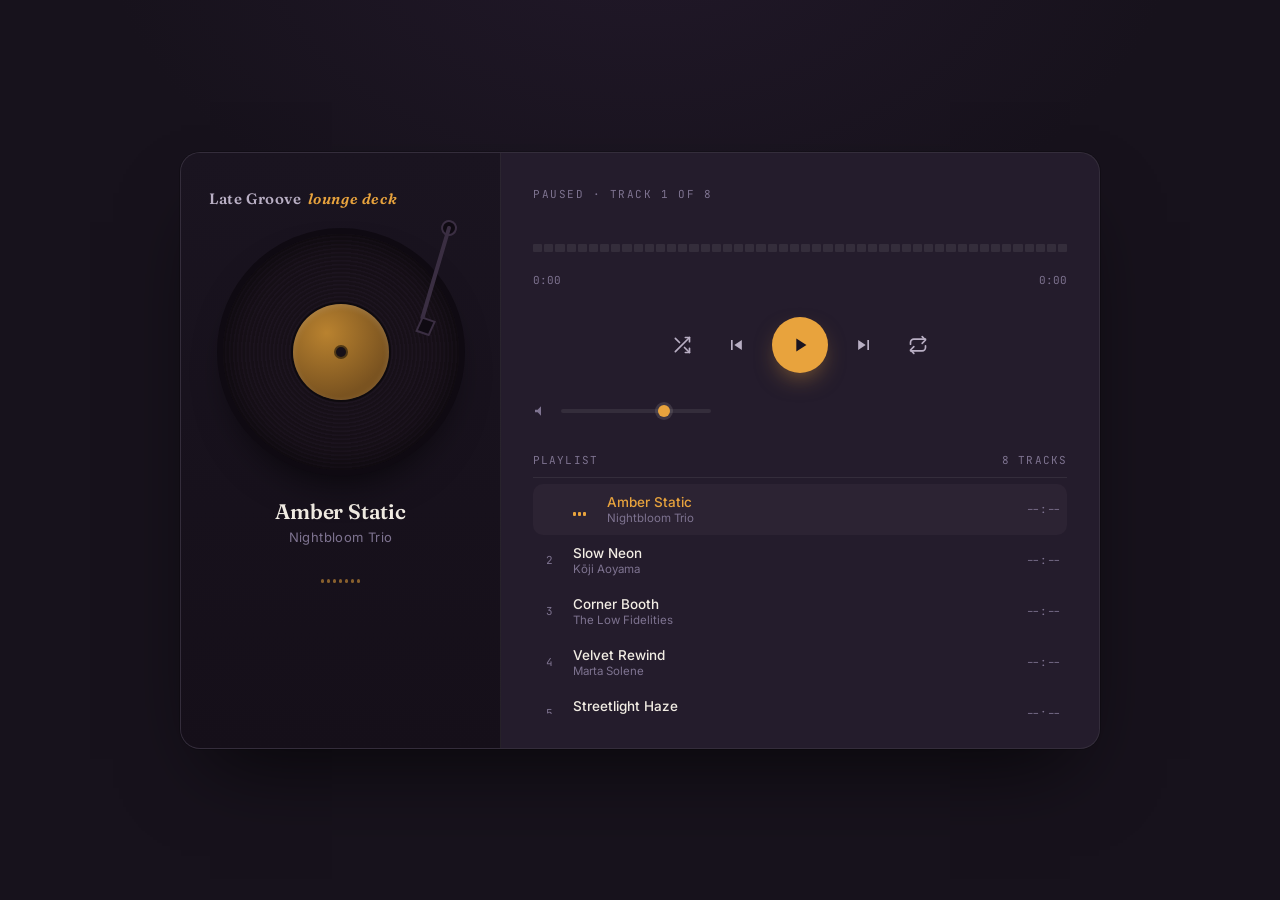
==== index.html @ fe441db7 "Refactor music player into modular HTML, CSS, and JavaScript structure" ====
<!DOCTYPE html>
<html lang="en">

<head>
  <meta charset="UTF-8">
  <meta name="viewport" content="width=device-width, initial-scale=1.0">

  <title>Late Groove — Player</title>

  <link rel="preconnect" href="https://fonts.googleapis.com">

  <link
    href="https://fonts.googleapis.com/css2?family=Fraunces:opsz,wght@9..144,400;9..144,500;9..144,600;9..144,700&family=Inter:wght@400;500;600;700&family=JetBrains+Mono:wght@400;500&display=swap"
    rel="stylesheet"
  >

  <link rel="stylesheet" href="style.css">
</head>

<body>

  <div class="rig">

    <!-- DECK -->
    <div class="deck">

      <div class="brand">
        Late&nbsp;Groove
        <span>lounge&nbsp;deck</span>
      </div>

      <div class="platter-wrap">

        <div class="platter" id="platter">
          <div class="label"></div>
        </div>

        <div class="tonearm" id="tonearm">

          <svg viewBox="0 0 96 96" fill="none">

            <circle
              cx="88"
              cy="8"
              r="7"
              fill="#0F0A12"
              stroke="#3A2E42"
              stroke-width="2"
            />

            <line
              x1="88"
              y1="8"
              x2="18"
              y2="70"
              stroke="#3A2E42"
              stroke-width="4"
              stroke-linecap="round"
            />

            <path
              d="M18 70 L6 78 L14 88 L26 80 Z"
              fill="#0F0A12"
              stroke="#3A2E42"
              stroke-width="2"
            />

          </svg>

        </div>

      </div>

      <div class="now-meta">

        <div class="now-title" id="nowTitle">
          —
        </div>

        <div class="now-artist" id="nowArtist">
          —
        </div>

      </div>

      <div class="viz" id="viz">
        <i></i>
        <i></i>
        <i></i>
        <i></i>
        <i></i>
        <i></i>
        <i></i>
      </div>

    </div>


    <!-- PANEL -->
    <div class="panel">

      <div class="eyebrow" id="statusLine">
        Paused · Track 1 of 8
      </div>


      <div class="progress-row">

        <div
          class="bars"
          id="bars"
          role="slider"
          aria-label="Seek"
          tabindex="0"
        ></div>

        <div class="time-row">

          <span id="curTime">
            0:00
          </span>

          <span id="durTime">
            0:00
          </span>

        </div>

      </div>


      <div class="transport">

        <button
          class="tbtn toggle"
          id="shuffleBtn"
          title="Shuffle"
          aria-label="Toggle shuffle"
        >

          <svg
            viewBox="0 0 24 24"
            fill="none"
            stroke="currentColor"
            stroke-width="2"
            stroke-linecap="round"
            stroke-linejoin="round"
          >

            <path d="M16 3h5v5" />
            <path d="M4 20L21 3" />
            <path d="M21 16v5h-5" />
            <path d="M15 15l6 6" />
            <path d="M4 4l5 5" />

          </svg>

        </button>


        <button
          class="tbtn"
          id="prevBtn"
          title="Previous"
          aria-label="Previous track"
        >

          <svg
            viewBox="0 0 24 24"
            fill="currentColor"
          >
            <path d="M6 6h2v12H6zM10 12l9-6v12z" />
          </svg>

        </button>


        <button
          class="play-btn"
          id="playBtn"
          title="Play"
          aria-label="Play or pause"
        >

          <svg
            id="playIcon"
            viewBox="0 0 24 24"
            fill="currentColor"
          >
            <path d="M8 5v14l11-7z" />
          </svg>

        </button>


        <button
          class="tbtn"
          id="nextBtn"
          title="Next"
          aria-label="Next track"
        >

          <svg
            viewBox="0 0 24 24"
            fill="currentColor"
          >
            <path d="M16 6h2v12h-2zM5 6l9 6-9 6z" />
          </svg>

        </button>


        <button
          class="tbtn toggle"
          id="repeatBtn"
          title="Repeat"
          aria-label="Toggle repeat"
        >

          <svg
            viewBox="0 0 24 24"
            fill="none"
            stroke="currentColor"
            stroke-width="2"
            stroke-linecap="round"
            stroke-linejoin="round"
          >

            <path d="M17 2l4 4-4 4" />
            <path d="M3 11V9a4 4 0 0 1 4-4h14" />
            <path d="M7 22l-4-4 4-4" />
            <path d="M21 13v2a4 4 0 0 1-4 4H3" />

          </svg>

        </button>

      </div>


      <div class="lower-row">

        <div class="volume">

          <svg
            viewBox="0 0 24 24"
            fill="currentColor"
          >
            <path d="M3 10v4h4l5 5V5L7 10H3z" />
          </svg>

          <input
            type="range"
            id="volume"
            min="0"
            max="100"
            value="70"
            aria-label="Volume"
          >

        </div>

      </div>


      <div class="side-title">

        <span>
          Playlist
        </span>

        <span id="playlistCount">
          8 tracks
        </span>

      </div>


      <ul
        class="playlist"
        id="playlist"
      ></ul>

    </div>

  </div>


  <audio
    id="audio"
    preload="metadata"
  ></audio>


  <script src="script.js"></script>

</body>

</html>
---- style.css ----
:root {

  --bg: #17121C;
  --bg-vignette: #211829;
  --surface: #241C2C;
  --surface-raised: #2C2333;

  --line: rgba(242,237,228,0.08);

  --amber: #E8A33D;
  --amber-dim: #B9822F;

  --rust: #C4574B;

  --ink: #F2EDE4;
  --ink-dim: #B9AFC4;
  --ink-faint: #7E7390;

  --groove:
    repeating-radial-gradient(
      circle at center,
      #171018 0px,
      #171018 2px,
      #1C141F 3px,
      #1C141F 4px
    );
}


* {
  box-sizing: border-box;
}


html,
body {
  height: 100%;
}


body {

  margin: 0;

  min-height: 100vh;

  background:
    radial-gradient(
      ellipse 900px 600px at 50% -10%,
      var(--bg-vignette),
      transparent 60%
    ),
    var(--bg);

  color: var(--ink);

  font-family: 'Inter', sans-serif;

  display: flex;

  align-items: center;
  justify-content: center;

  padding: 48px 20px;
}


/* Reduced Motion */

@media (prefers-reduced-motion: reduce) {

  * {
    animation-duration: 0.001ms !important;
    animation-iteration-count: 1 !important;
    transition-duration: 0.001ms !important;
  }

}


/* Main Container */

.rig {

  width: 100%;

  max-width: 920px;

  display: grid;

  grid-template-columns: 320px 1fr;

  gap: 0;

  background: var(--surface);

  border: 1px solid var(--line);

  border-radius: 20px;

  overflow: hidden;

  box-shadow:
    0 40px 80px -30px rgba(0,0,0,0.7),
    0 0 0 1px rgba(0,0,0,0.2);
}


/* LEFT DECK */

.deck {

  position: relative;

  background:
    linear-gradient(
      180deg,
      #1A1420,
      #150F19
    );

  padding: 36px 28px 28px;

  display: flex;

  flex-direction: column;

  align-items: center;

  border-right: 1px solid var(--line);
}


.brand {

  align-self: flex-start;

  font-family: 'Fraunces', serif;

  font-weight: 600;

  font-size: 15px;

  letter-spacing: 0.04em;

  color: var(--ink-dim);

  margin-bottom: 26px;

  display: flex;

  align-items: baseline;

  gap: 6px;
}


.brand span {

  color: var(--amber);

  font-style: italic;
}


/* Platter */

.platter-wrap {

  position: relative;

  width: 236px;
  height: 236px;

  margin-bottom: 10px;
}


.platter {

  width: 100%;
  height: 100%;

  border-radius: 50%;

  background: var(--groove);

  box-shadow:
    0 0 0 6px #0F0A12,
    0 20px 40px -14px rgba(0,0,0,0.8),
    inset 0 0 30px rgba(0,0,0,0.6);

  animation: spin 6s linear infinite;

  animation-play-state: paused;

  display: flex;

  align-items: center;
  justify-content: center;
}


.platter.spinning {
  animation-play-state: running;
}


.label {

  width: 96px;
  height: 96px;

  border-radius: 50%;

  background:
    radial-gradient(
      circle at 35% 30%,
      var(--amber-dim),
      #7A5320 70%
    );

  display: flex;

  align-items: center;
  justify-content: center;

  box-shadow:
    0 0 0 2px rgba(0,0,0,0.4),
    inset 0 2px 6px rgba(255,255,255,0.15);
}


.label::after {

  content: '';

  width: 10px;
  height: 10px;

  background: #171018;

  border-radius: 50%;

  box-shadow:
    0 0 0 2px rgba(0,0,0,0.5);
}


@keyframes spin {

  to {
    transform: rotate(360deg);
  }

}


/* Tonearm */

.tonearm {

  position: absolute;

  top: -14px;
  right: 2px;

  width: 96px;
  height: 96px;

  transform-origin: 88px 8px;

  transform: rotate(-32deg);

  transition:
    transform 0.5s cubic-bezier(.4,0,.2,1);

  pointer-events: none;
}


.tonearm.playing {
  transform: rotate(-6deg);
}


.tonearm svg {

  width: 100%;
  height: 100%;

  overflow: visible;
}


/* Track Info */

.now-meta {

  text-align: center;

  margin-top: 18px;

  width: 100%;
}


.now-title {

  font-family: 'Fraunces', serif;

  font-weight: 600;

  font-size: 21px;

  line-height: 1.25;

  letter-spacing: -0.01em;

  white-space: nowrap;

  overflow: hidden;

  text-overflow: ellipsis;
}


.now-artist {

  margin-top: 5px;

  font-size: 13px;

  color: var(--ink-faint);

  letter-spacing: 0.03em;
}


/* Visualizer */

.viz {

  display: flex;

  align-items: flex-end;

  gap: 3px;

  height: 22px;

  margin-top: 16px;
}


.viz i {

  width: 3px;

  background: var(--amber);

  border-radius: 2px;

  height: 4px;

  opacity: 0.55;

  animation:
    bounce 1.1s ease-in-out infinite;

  animation-play-state: paused;
}


.viz.on i {
  animation-play-state: running;
}


.viz i:nth-child(1) {
  animation-delay: -1s;
}

.viz i:nth-child(2) {
  animation-delay: -0.7s;
}

.viz i:nth-child(3) {
  animation-delay: -0.4s;
}

.viz i:nth-child(4) {
  animation-delay: -0.9s;
}

.viz i:nth-child(5) {
  animation-delay: -0.2s;
}

.viz i:nth-child(6) {
  animation-delay: -0.6s;
}

.viz i:nth-child(7) {
  animation-delay: -1.1s;
}


@keyframes bounce {

  0%,
  100% {
    height: 4px;
    opacity: 0.45;
  }

  50% {
    height: 20px;
    opacity: 1;
  }

}


/* RIGHT PANEL */

.panel {

  padding: 34px 32px;

  display: flex;

  flex-direction: column;

  min-width: 0;
}


.eyebrow {

  font-family: 'JetBrains Mono', monospace;

  font-size: 11px;

  letter-spacing: 0.14em;

  text-transform: uppercase;

  color: var(--ink-faint);

  margin-bottom: 6px;
}


/* Progress */

.progress-row {
  margin-top: 24px;
}


.bars {

  display: flex;

  align-items: center;

  gap: 2px;

  height: 34px;

  cursor: pointer;

  width: 100%;
}


.bars .bar {

  flex: 1;

  background: var(--line);

  border-radius: 1px;

  height: 8px;

  transition:
    height 0.15s,
    background 0.15s;
}


.bars .bar.fill {
  background: var(--amber);
}


.bars:hover .bar {
  height: 14px;
}


.time-row {

  display: flex;

  justify-content: space-between;

  font-family: 'JetBrains Mono', monospace;

  font-size: 11px;

  color: var(--ink-faint);

  margin-top: 8px;
}


/* Transport */

.transport {

  display: flex;

  align-items: center;

  justify-content: center;

  gap: 18px;

  margin-top: 30px;
}


.tbtn {

  background: none;

  border: none;

  color: var(--ink-dim);

  cursor: pointer;

  display: flex;

  align-items: center;
  justify-content: center;

  padding: 8px;

  border-radius: 50%;

  transition:
    color 0.15s,
    transform 0.1s,
    background 0.15s;
}


.tbtn:hover {

  color: var(--ink);

  background: rgba(242,237,228,0.06);
}


.tbtn:active {
  transform: scale(0.92);
}


.tbtn svg {

  width: 20px;
  height: 20px;
}


.tbtn.toggle {
  color: var(--ink-dim);
}


.tbtn.toggle.active {
  color: var(--amber);
}


/* Play Button */

.play-btn {

  width: 56px;
  height: 56px;

  border-radius: 50%;

  background: var(--amber);

  color: #1A1420;

  display: flex;

  align-items: center;
  justify-content: center;

  border: none;

  cursor: pointer;

  box-shadow:
    0 10px 24px -8px rgba(232,163,61,0.55);

  transition:
    transform 0.12s,
    box-shadow 0.15s;
}


.play-btn:hover {

  box-shadow:
    0 12px 28px -6px rgba(232,163,61,0.7);
}


.play-btn:active {
  transform: scale(0.94);
}


.play-btn svg {

  width: 22px;
  height: 22px;
}


/* Lower Row */

.lower-row {

  display: flex;

  align-items: center;

  justify-content: space-between;

  gap: 20px;

  margin-top: 30px;
}


.volume {

  display: flex;

  align-items: center;

  gap: 10px;

  flex: 1;

  max-width: 180px;
}


.volume svg {

  width: 16px;
  height: 16px;

  color: var(--ink-faint);

  flex-shrink: 0;
}


input[type="range"] {

  -webkit-appearance: none;

  appearance: none;

  width: 100%;

  height: 4px;

  border-radius: 2px;

  background: var(--line);

  outline: none;
}


input[type="range"]::-webkit-slider-thumb {

  -webkit-appearance: none;

  width: 12px;
  height: 12px;

  border-radius: 50%;

  background: var(--ink);

  cursor: pointer;

  box-shadow:
    0 0 0 3px rgba(242,237,228,0.12);

  transition: box-shadow 0.15s;
}


#volume::-webkit-slider-thumb {
  background: var(--amber);
}


input[type="range"]::-moz-range-thumb {

  width: 12px;
  height: 12px;

  border-radius: 50%;

  background: var(--amber);

  border: none;

  cursor: pointer;
}


/* Playlist */

.side-title {

  margin-top: 34px;

  display: flex;

  align-items: baseline;

  justify-content: space-between;

  font-family: 'JetBrains Mono', monospace;

  font-size: 11px;

  letter-spacing: 0.1em;

  text-transform: uppercase;

  color: var(--ink-faint);

  border-bottom: 1px solid var(--line);

  padding-bottom: 10px;
}


.playlist {

  list-style: none;

  margin: 6px 0 0;

  padding: 0;

  max-height: 230px;

  overflow-y: auto;
}


.playlist::-webkit-scrollbar {
  width: 6px;
}


.playlist::-webkit-scrollbar-thumb {

  background: var(--line);

  border-radius: 3px;
}


.track {

  display: flex;

  align-items: center;

  gap: 14px;

  padding: 10px 6px;

  border-radius: 10px;

  cursor: pointer;

  transition:
    background 0.15s;
}


.track:hover {
  background: var(--surface-raised);
}


.track.active {
  background: var(--surface-raised);
}


.track-num {

  width: 20px;

  text-align: center;

  font-family: 'JetBrains Mono', monospace;

  font-size: 11px;

  color: var(--ink-faint);

  flex-shrink: 0;
}


.track.active .track-num {

  color: transparent;

  position: relative;
}


.track.active .track-num::after {

  content: '';

  position: absolute;

  inset: 0;

  background: currentColor;
}


.eq-mini {

  display: none;

  align-items: flex-end;

  gap: 2px;

  width: 20px;

  height: 14px;

  margin: 0 auto;
}


.track.active .eq-mini {
  display: flex;
}


.eq-mini i {

  width: 3px;

  background: var(--amber);

  border-radius: 1px;

  height: 4px;

  animation:
    bounce 1.1s ease-in-out infinite;
}


.eq-mini i:nth-child(1) {
  animation-delay: -0.9s;
}

.eq-mini i:nth-child(2) {
  animation-delay: -0.4s;
}

.eq-mini i:nth-child(3) {
  animation-delay: -0.7s;
}


.track-info {

  min-width: 0;

  flex: 1;
}


.track-title {

  font-size: 13.5px;

  font-weight: 500;

  color: var(--ink);

  white-space: nowrap;

  overflow: hidden;

  text-overflow: ellipsis;
}


.track.active .track-title {
  color: var(--amber);
}


.track-artist {

  font-size: 11.5px;

  color: var(--ink-faint);

  margin-top: 1px;

  white-space: nowrap;

  overflow: hidden;

  text-overflow: ellipsis;
}


.track-dur {

  font-family: 'JetBrains Mono', monospace;

  font-size: 11px;

  color: var(--ink-faint);

  flex-shrink: 0;
}


/* Focus */

button:focus-visible,
input:focus-visible,
.track:focus-visible {

  outline: 2px solid var(--amber);

  outline-offset: 2px;
}


/* Responsive */

@media (max-width: 680px) {

  .rig {

    grid-template-columns: 1fr;

  }


  .deck {

    border-right: none;

    border-bottom: 1px solid var(--line);

    padding-top: 28px;

  }


  .platter-wrap {

    width: 190px;
    height: 190px;

  }


  .label {

    width: 78px;
    height: 78px;

  }

}
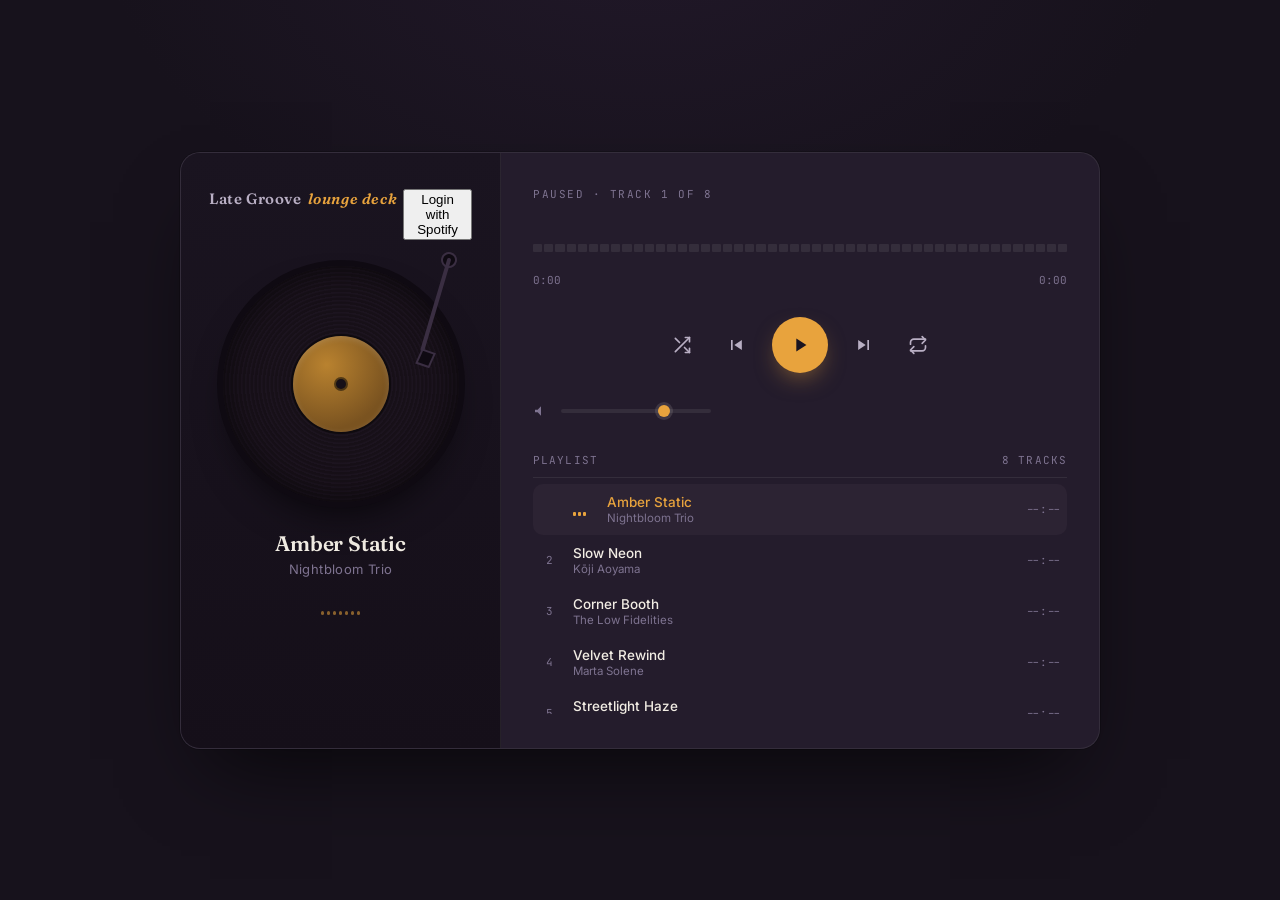
==== commit 40c55ce3: "Add Spotify player SDK script to index.html" ====
--- a/index.html
+++ b/index.html
@@ -27,6 +27,7 @@
       <div class="brand">
         Late&nbsp;Groove
         <span>lounge&nbsp;deck</span>
+        <button id="spotifyLogin">Login with Spotify</button>
       </div>
 
       <div class="platter-wrap">
@@ -291,9 +292,9 @@
     preload="metadata"
   ></audio>
 
-
+<script src="https://sdk.scdn.co/spotify-player.js"></script>
   <script src="script.js"></script>
 
 </body>
 
-</html>+</html>
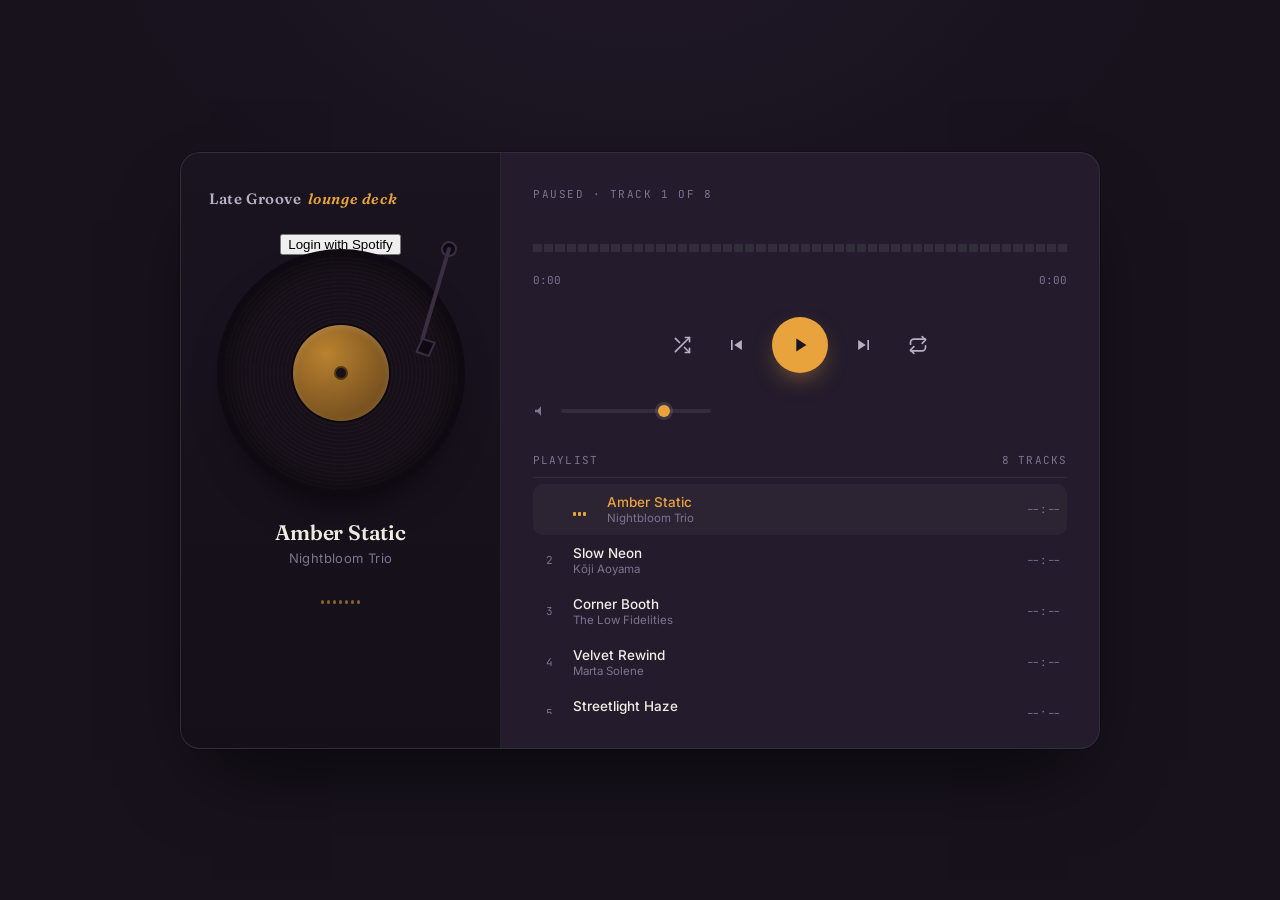
==== commit 0feb1549: "Refactor brand section and update Spotify button" ====
--- a/index.html
+++ b/index.html
@@ -24,11 +24,14 @@
     <!-- DECK -->
     <div class="deck">
 
-      <div class="brand">
-        Late&nbsp;Groove
-        <span>lounge&nbsp;deck</span>
-        <button id="spotifyLogin">Login with Spotify</button>
-      </div>
+<div class="brand">
+  <div>Late&nbsp;Groove</div>
+  <span>lounge&nbsp;deck</span>
+</div>
+
+<button id="spotifyLogin" class="spotify-login">
+  Login with Spotify
+</button>
 
       <div class="platter-wrap">
 
--- a/style.css
+++ b/style.css
@@ -1008,9 +1008,25 @@
 
   .label {
 
+    #spotifyLogin {
+  margin-top: 12px;
+  padding: 10px 18px;
+  border: 1px solid #1db954;
+  border-radius: 999px;
+  background: #1db954;
+  color: #fff;
+  font-weight: 600;
+  cursor: pointer;
+}
+
+#spotifyLogin:hover {
+  background: #1ed760;
+  transform: translateY(-1px);
+}
+
     width: 78px;
     height: 78px;
 
   }
 
-}+}
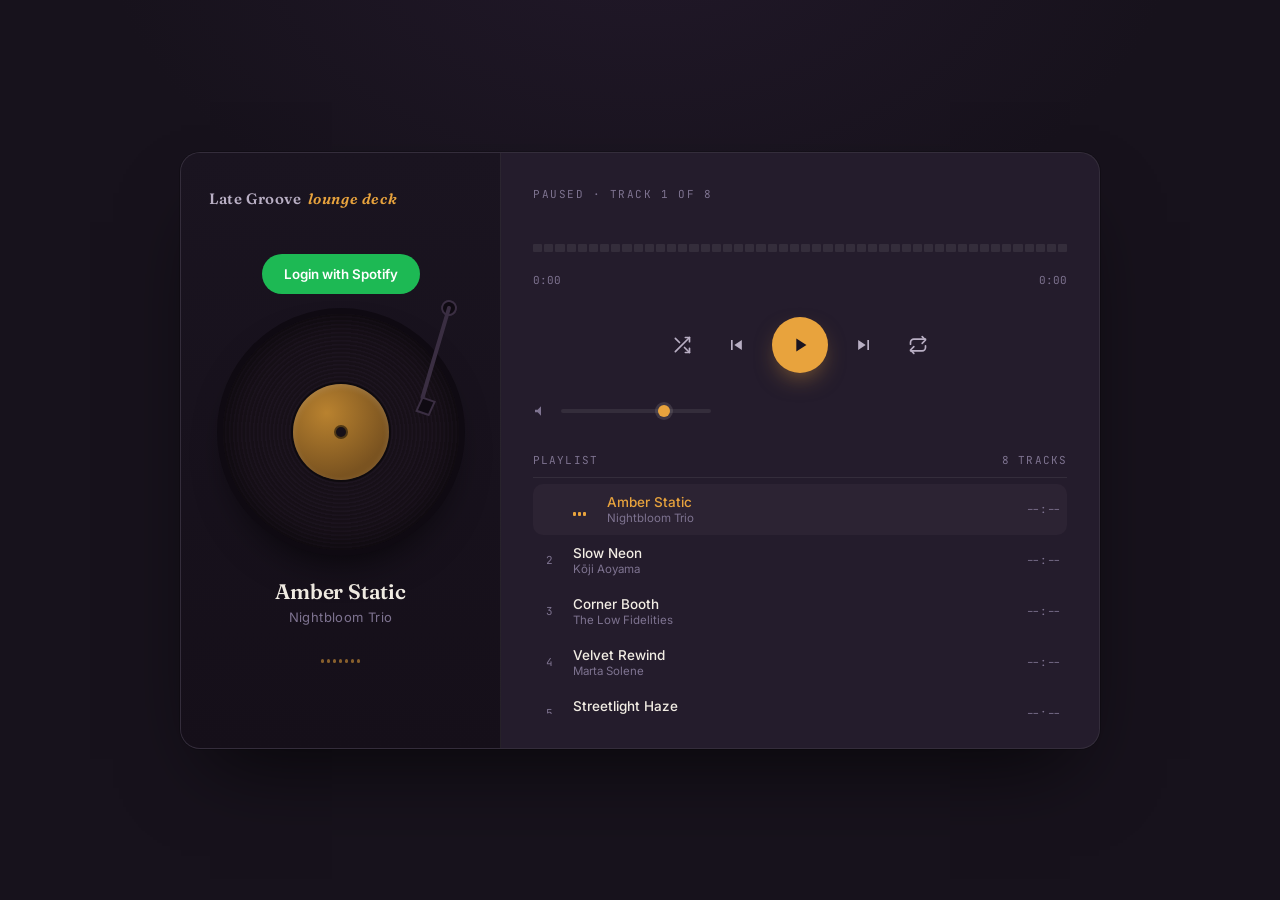
==== commit 3bbc82b0: "Add Spotify Web Playback integration" ====
--- a/index.html
+++ b/index.html
@@ -295,8 +295,9 @@
     preload="metadata"
   ></audio>
 
-<script src="https://sdk.scdn.co/spotify-player.js"></script>
-  <script src="script.js"></script>
+ <script src="https://sdk.scdn.co/spotify-player.js"></script>
+ <script src="spotify.js"></script>
+ <script src="script.js"></script>
 
 </body>
 
--- a/style.css
+++ b/style.css
@@ -1030,3 +1030,28 @@
   }
 
 }
+.spotify-login {
+  display: block;
+  margin: 20px auto;
+  padding: 12px 22px;
+  border: none;
+  border-radius: 999px;
+  background: #1db954;
+  color: white;
+  font-family: inherit;
+  font-weight: 600;
+  cursor: pointer;
+  position: relative;
+  z-index: 10;
+  transition: 0.25s ease;
+}
+
+.spotify-login:hover {
+  background: #1ed760;
+  transform: translateY(-2px);
+}
+.spotify-login.connected {
+  background: #191414;
+  border: 1px solid #1db954;
+  color: #1db954;
+}
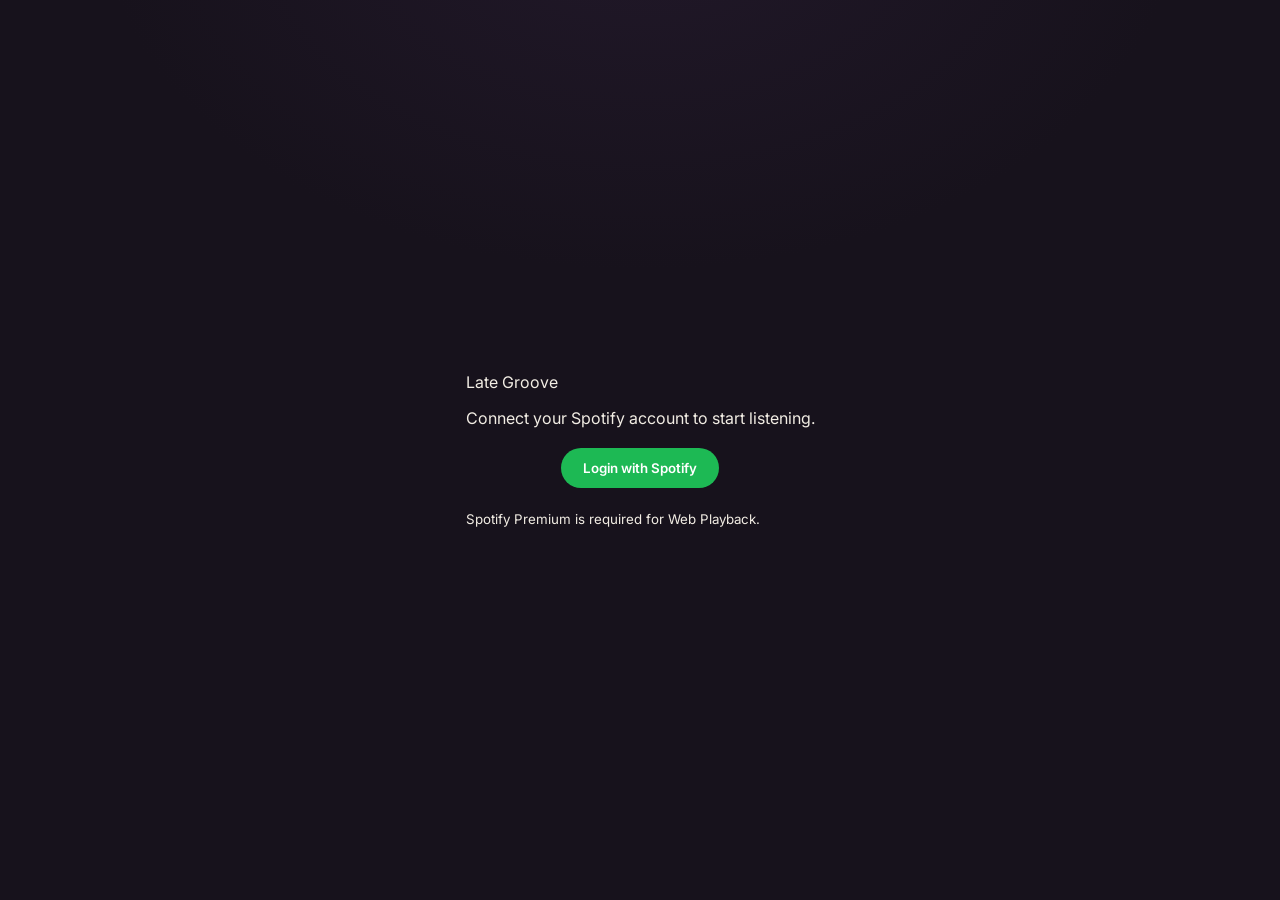
==== commit 338e8774: "Connect music player with Spotify" ====
--- a/index.html
+++ b/index.html
@@ -5,10 +5,9 @@
   <meta charset="UTF-8">
   <meta name="viewport" content="width=device-width, initial-scale=1.0">
 
-  <title>Late Groove — Player</title>
+  <title>Late Groove | Spotify Player</title>
 
   <link rel="preconnect" href="https://fonts.googleapis.com">
-
   <link
     href="https://fonts.googleapis.com/css2?family=Fraunces:opsz,wght@9..144,400;9..144,500;9..144,600;9..144,700&family=Inter:wght@400;500;600;700&family=JetBrains+Mono:wght@400;500&display=swap"
     rel="stylesheet"
@@ -19,19 +18,40 @@
 
 <body>
 
-  <div class="rig">
+  <!-- LOGIN SCREEN -->
+  <div id="loginScreen" class="login-screen">
+
+    <div class="login-card">
+
+      <div class="login-logo">Late Groove</div>
+
+      <p>
+        Connect your Spotify account to start listening.
+      </p>
+
+      <button id="loginBtn" class="spotify-login">
+        Login with Spotify
+      </button>
+
+      <small id="loginStatus">
+        Spotify Premium is required for Web Playback.
+      </small>
+
+    </div>
+
+  </div>
+
+
+  <!-- PLAYER -->
+  <div class="rig" id="playerApp" style="display:none;">
 
     <!-- DECK -->
     <div class="deck">
 
-<div class="brand">
-  <div>Late&nbsp;Groove</div>
-  <span>lounge&nbsp;deck</span>
-</div>
-
-<button id="spotifyLogin" class="spotify-login">
-  Login with Spotify
-</button>
+      <div class="brand">
+        Late&nbsp;Groove
+        <span>lounge&nbsp;deck</span>
+      </div>
 
       <div class="platter-wrap">
 
@@ -78,11 +98,11 @@
       <div class="now-meta">
 
         <div class="now-title" id="nowTitle">
-          —
+          Spotify Player
         </div>
 
         <div class="now-artist" id="nowArtist">
-          —
+          Connect Spotify
         </div>
 
       </div>
@@ -104,10 +124,31 @@
     <div class="panel">
 
       <div class="eyebrow" id="statusLine">
-        Paused · Track 1 of 8
-      </div>
-
-
+        Connecting to Spotify...
+      </div>
+
+
+      <!-- SEARCH -->
+      <div class="spotify-search">
+
+        <input
+          type="text"
+          id="searchInput"
+          placeholder="Search Spotify..."
+        >
+
+        <button id="searchBtn">
+          Search
+        </button>
+
+      </div>
+
+
+      <!-- SEARCH RESULTS -->
+      <div id="searchResults" class="search-results"></div>
+
+
+      <!-- PROGRESS -->
       <div class="progress-row">
 
         <div
@@ -133,32 +174,15 @@
       </div>
 
 
+      <!-- CONTROLS -->
       <div class="transport">
 
         <button
           class="tbtn toggle"
           id="shuffleBtn"
           title="Shuffle"
-          aria-label="Toggle shuffle"
-        >
-
-          <svg
-            viewBox="0 0 24 24"
-            fill="none"
-            stroke="currentColor"
-            stroke-width="2"
-            stroke-linecap="round"
-            stroke-linejoin="round"
-          >
-
-            <path d="M16 3h5v5" />
-            <path d="M4 20L21 3" />
-            <path d="M21 16v5h-5" />
-            <path d="M15 15l6 6" />
-            <path d="M4 4l5 5" />
-
-          </svg>
-
+        >
+          ⇄
         </button>
 
 
@@ -166,16 +190,8 @@
           class="tbtn"
           id="prevBtn"
           title="Previous"
-          aria-label="Previous track"
-        >
-
-          <svg
-            viewBox="0 0 24 24"
-            fill="currentColor"
-          >
-            <path d="M6 6h2v12H6zM10 12l9-6v12z" />
-          </svg>
-
+        >
+          ◀
         </button>
 
 
@@ -183,7 +199,6 @@
           class="play-btn"
           id="playBtn"
           title="Play"
-          aria-label="Play or pause"
         >
 
           <svg
@@ -201,16 +216,8 @@
           class="tbtn"
           id="nextBtn"
           title="Next"
-          aria-label="Next track"
-        >
-
-          <svg
-            viewBox="0 0 24 24"
-            fill="currentColor"
-          >
-            <path d="M16 6h2v12h-2zM5 6l9 6-9 6z" />
-          </svg>
-
+        >
+          ▶
         </button>
 
 
@@ -218,40 +225,19 @@
           class="tbtn toggle"
           id="repeatBtn"
           title="Repeat"
-          aria-label="Toggle repeat"
-        >
-
-          <svg
-            viewBox="0 0 24 24"
-            fill="none"
-            stroke="currentColor"
-            stroke-width="2"
-            stroke-linecap="round"
-            stroke-linejoin="round"
-          >
-
-            <path d="M17 2l4 4-4 4" />
-            <path d="M3 11V9a4 4 0 0 1 4-4h14" />
-            <path d="M7 22l-4-4 4-4" />
-            <path d="M21 13v2a4 4 0 0 1-4 4H3" />
-
-          </svg>
-
-        </button>
-
-      </div>
-
-
+        >
+          ↻
+        </button>
+
+      </div>
+
+
+      <!-- VOLUME -->
       <div class="lower-row">
 
         <div class="volume">
 
-          <svg
-            viewBox="0 0 24 24"
-            fill="currentColor"
-          >
-            <path d="M3 10v4h4l5 5V5L7 10H3z" />
-          </svg>
+          <span>🔊</span>
 
           <input
             type="range"
@@ -259,7 +245,6 @@
             min="0"
             max="100"
             value="70"
-            aria-label="Volume"
           >
 
         </div>
@@ -267,14 +252,15 @@
       </div>
 
 
+      <!-- PLAYLIST -->
       <div class="side-title">
 
         <span>
-          Playlist
+          Spotify Search
         </span>
 
         <span id="playlistCount">
-          8 tracks
+          Ready
         </span>
 
       </div>
@@ -290,15 +276,14 @@
   </div>
 
 
-  <audio
-    id="audio"
-    preload="metadata"
-  ></audio>
-
- <script src="https://sdk.scdn.co/spotify-player.js"></script>
- <script src="spotify.js"></script>
- <script src="script.js"></script>
+  <audio id="audio"></audio>
+
+
+  <!-- SPOTIFY WEB PLAYBACK SDK -->
+  <script src="https://sdk.scdn.co/spotify-player.js"></script>
+
+  <script src="script.js"></script>
 
 </body>
 
-</html>
+</html>
